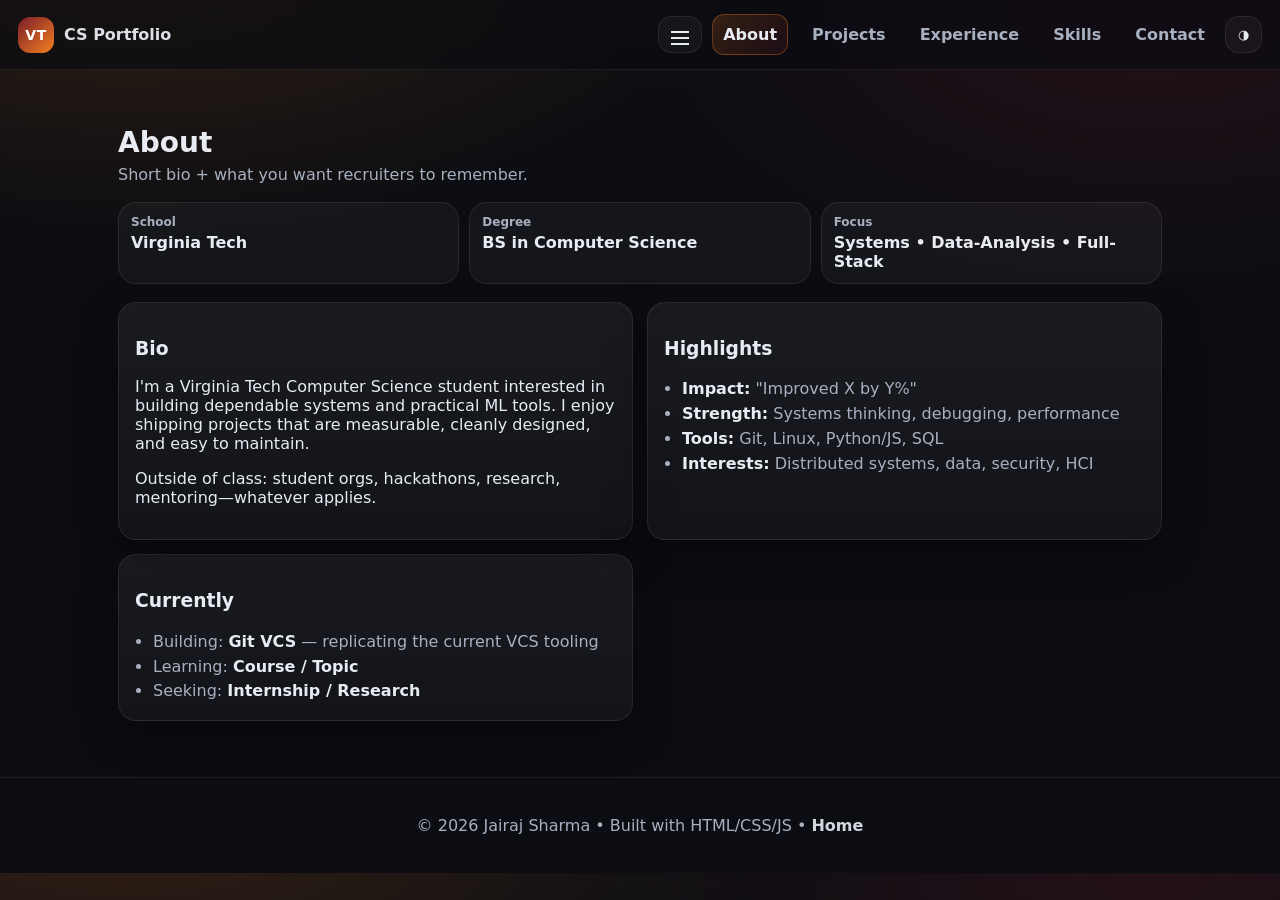
==== about.html @ 88c2f835 "adding barebones personal website" ====
<!doctype html>
<html lang="en">
<head>
  <meta charset="utf-8" />
  <meta name="viewport" content="width=device-width, initial-scale=1" />
  <title>About | Jairaj Sharma</title>
  <meta name="description" content="About Jairaj Sharma — Virginia Tech Computer Science student." />
  <link rel="stylesheet" href="styles.css" />
</head>

<body>
  <div id="scrollProgress" aria-hidden="true"></div>

  <header class="site-header">
    <a class="brand" href="index.html" aria-label="Home">
      <span class="brand-mark" aria-hidden="true">VT</span>
      <span class="brand-text">CS Portfolio</span>
    </a>

    <nav class="nav" aria-label="Primary navigation">
      <button id="menuBtn" class="icon-btn" aria-label="Open menu" aria-expanded="false">
        <span class="hamburger" aria-hidden="true"></span>
      </button>

      <div id="navLinks" class="nav-links" data-open="false">
        <a href="about.html" aria-current="page">About</a>
        <a href="projects.html">Projects</a>
        <a href="experience.html">Experience</a>
        <a href="skills.html">Skills</a>
        <a href="contact.html">Contact</a>
      </div>

      <button id="themeBtn" class="icon-btn" aria-label="Toggle theme" title="Toggle theme">
        <span aria-hidden="true">◑</span>
      </button>
    </nav>
  </header>

  <main id="top">
    <section class="section">
      <div class="section-head">
        <h2>About</h2>
        <p>Short bio + what you want recruiters to remember.</p>
      </div>

      <div class="quick-facts">
        <div class="fact">
          <span class="fact-label">School</span>
          <span class="fact-value">Virginia Tech</span>
        </div>
        <div class="fact">
          <span class="fact-label">Degree</span>
          <span class="fact-value">BS in Computer Science</span>
        </div>
        <div class="fact">
          <span class="fact-label">Focus</span>
          <span class="fact-value">Systems • Data-Analysis • Full-Stack</span>
        </div>
      </div>

      <div class="grid two" style="margin-top:18px;">
        <article class="card">
          <h3>Bio</h3>
          <p>
            I'm a Virginia Tech Computer Science student interested in building dependable systems and practical ML tools.
            I enjoy shipping projects that are measurable, cleanly designed, and easy to maintain.
          </p>
          <p>
            Outside of class: student orgs, hackathons, research, mentoring—whatever applies.
          </p>
        </article>

        <article class="card">
          <h3>Highlights</h3>
          <ul class="list">
            <li><strong>Impact:</strong> "Improved X by Y%"</li>
            <li><strong>Strength:</strong> Systems thinking, debugging, performance</li>
            <li><strong>Tools:</strong> Git, Linux, Python/JS, SQL</li>
            <li><strong>Interests:</strong> Distributed systems, data, security, HCI</li>
          </ul>
        </article>

        <article class="card">
          <h3>Currently</h3>
          <ul class="list">
            <li>Building: <strong>Git VCS</strong> — replicating the current VCS tooling</li>
            <li>Learning: <strong>Course / Topic</strong></li>
            <li>Seeking: <strong>Internship / Research</strong></li>
          </ul>
        </article>
      </div>
    </section>
  </main>

  <footer class="footer">
    <p>
      © <span id="year"></span> Jairaj Sharma • Built with HTML/CSS/JS •
      <a class="link" href="index.html">Home</a>
    </p>
  </footer>

  <script src="script.js"></script>
</body>
</html>
---- styles.css ----
:root{
    --bg: #0b0d12;
    --panel: #111522;
    --panel2: #0f1320;
    --text: #e8ecf2;
    --muted: #a8b0c0;
    --border: rgba(255,255,255,0.08);
    --shadow: 0 14px 40px rgba(0,0,0,0.35);
  
    /* VT-ish accent pair */
    --accent: #7a1d2a;   /* maroon */
    --accent2:#f57f20;   /* orange-ish */
  
    --radius: 18px;
    --max: 1080px;
  }
  
  [data-theme="light"]{
    --bg: #f7f7fb;
    --panel: #ffffff;
    --panel2: #ffffff;
    --text: #10131a;
    --muted: #475064;
    --border: rgba(15,18,26,0.12);
    --shadow: 0 14px 40px rgba(15,18,26,0.12);
  }
  
  *{ box-sizing: border-box; }
  html{ scroll-behavior: smooth; }
  body{
    margin:0;
    font-family: ui-sans-serif, system-ui, -apple-system, Segoe UI, Roboto, Helvetica, Arial;
    background: radial-gradient(1200px 600px at 10% -10%, rgba(245,127,32,0.18), transparent 55%),
                radial-gradient(900px 500px at 90% 0%, rgba(122,29,42,0.22), transparent 60%),
                var(--bg);
    color: var(--text);
  }

  .profile-image img {
    height: 150px;
    border-radius: 10%; /* Makes the image circular */
    margin: 20px 0;
    text-align: center;

  }
  
  #scrollProgress{
    position: fixed;
    top:0; left:0;
    height: 3px;
    width: 0%;
    background: linear-gradient(90deg, var(--accent2), var(--accent));
    z-index: 9999;
  }
  
  /* Header */
  .site-header{
    position: sticky;
    top:0;
    z-index: 1000;
    backdrop-filter: blur(10px);
    background: rgba(10,12,18,0.65);
    border-bottom: 1px solid var(--border);
  }
  [data-theme="light"] .site-header{
    background: rgba(247,247,251,0.7);
  }
  
  .site-header{
    display:flex;
    align-items:center;
    justify-content: space-between;
    padding: 14px 18px;
  }
  
  .brand{
    display:flex;
    align-items:center;
    gap:10px;
    text-decoration:none;
    color: var(--text);
    font-weight: 700;
  }
  .brand-mark{
    width: 36px;
    height: 36px;
    border-radius: 12px;
    display:grid;
    place-items:center;
    background: linear-gradient(135deg, var(--accent), var(--accent2));
    color: white;
    font-size: 14px;
    letter-spacing: .5px;
  }
  .brand-text{ opacity: .95; }
  
  .nav{
    display:flex;
    align-items:center;
    gap: 10px;
  }
  .nav-links{
    display:flex;
    align-items:center;
    gap: 14px;
  }
  .nav-links a{
    color: var(--muted);
    text-decoration:none;
    font-weight: 600;
    padding: 10px 10px;
    border-radius: 12px;
  }
  .nav-links a:hover{
    background: rgba(255,255,255,0.06);
    color: var(--text);
  }
  .nav-links a[aria-current="page"]{
    color: var(--text);
    background: linear-gradient(135deg, rgba(245,127,32,0.18), rgba(122,29,42,0.14));
    border: 1px solid rgba(245,127,32,0.35);
  }
  
  .icon-btn{
    border: 1px solid var(--border);
    background: rgba(255,255,255,0.04);
    color: var(--text);
    padding: 10px 12px;
    border-radius: 14px;
    cursor:pointer;
  }
  .icon-btn:hover{
    transform: translateY(-1px);
  }
  
  
  /* Mobile nav */
  .hamburger{
    display:inline-block;
    width: 18px; height: 2px;
    background: var(--text);
    position: relative;
  }
  .hamburger::before, .hamburger::after{
    content:"";
    position:absolute; left:0;
    width: 18px; height: 2px;
    background: var(--text);
  }
  .hamburger::before{ top:-6px; }
  .hamburger::after{ top: 6px; }
  
  .section{
    max-width: var(--max);
    margin: 0 auto;
    padding: 56px 18px;
  }
  .section-head{
    margin-bottom: 18px;
  }
  .section-head h2{
    margin: 0 0 6px;
    font-size: 28px;
  }
  .section-head p{
    margin: 0;
    color: var(--muted);
  }
  
  .hero{
    display:grid;
    grid-template-columns: 1.3fr 0.7fr;
    gap: 18px;
    padding-top: 44px;
  }
  .hero.hero--simple{
    grid-template-columns: 1fr;
    text-align: center;
    padding-top: 72px;
    padding-bottom: 72px;
    max-width: 780px;
  }
  .hero.hero--simple .cta-row{
    justify-content: center;
  }
  .hero.hero--simple .profile-image{
    display: flex;
    justify-content: center;
  }
  .tag{
    display:inline-flex;
    padding: 8px 12px;
    border: 1px solid var(--border);
    background: rgba(255,255,255,0.04);
    border-radius: 999px;
    color: var(--muted);
    font-weight: 700;
    letter-spacing: .3px;
    margin: 0 0 12px;
  }
  .title{
    margin: 0 0 10px;
    font-size: clamp(30px, 4vw, 48px);
    line-height: 1.05;
  }
  .accent{
    background: linear-gradient(90deg, var(--accent2), var(--accent));
    -webkit-background-clip: text;
    background-clip:text;
    color: transparent;
  }
  .subtitle{
    margin: 0 0 18px;
    color: var(--muted);
    font-size: 16px;
    line-height: 1.5;
    max-width: 62ch;
  }
  
  .cta-row{
    display:flex;
    gap:10px;
    flex-wrap: wrap;
    margin-bottom: 18px;
  }
  
  .btn{
    border: 1px solid var(--border);
    background: rgba(255,255,255,0.04);
    color: var(--text);
    padding: 10px 14px;
    border-radius: 14px;
    text-decoration:none;
    font-weight: 800;
    display:inline-flex;
    align-items:center;
    gap: 8px;
    cursor:pointer;
  }
  .btn:hover{ transform: translateY(-1px); }
  .btn.primary{
    border-color: rgba(245,127,32,0.45);
    background: linear-gradient(135deg, rgba(245,127,32,0.25), rgba(122,29,42,0.20));
  }
  .btn.ghost{
    opacity: .9;
  }
  
  .quick-facts{
    display:grid;
    grid-template-columns: repeat(3, minmax(0,1fr));
    gap: 10px;
  }
  .fact{
    border: 1px solid var(--border);
    background: rgba(255,255,255,0.04);
    border-radius: var(--radius);
    padding: 12px 12px;
  }
  .fact-label{
    display:block;
    color: var(--muted);
    font-weight: 700;
    font-size: 12px;
    margin-bottom: 4px;
  }
  .fact-value{
    font-weight: 800;
  }
  
  .card{
    border: 1px solid var(--border);
    background: linear-gradient(180deg, rgba(255,255,255,0.06), rgba(255,255,255,0.03));
    border-radius: var(--radius);
    padding: 16px;
    box-shadow: var(--shadow);
  }
  
  .hero-card{
    display:flex;
    flex-direction: column;
    gap: 12px;
  }
  .avatar{
    width: 64px; height: 64px;
    border-radius: 22px;
    display:grid;
    place-items:center;
    font-size: 28px;
    background: rgba(255,255,255,0.06);
    border: 1px solid var(--border);
  }
  .card-title{
    margin: 0 0 8px;
    font-size: 18px;
  }
  .list{
    margin: 0;
    padding-left: 18px;
    color: var(--muted);
    line-height: 1.55;
  }
  .list strong{ color: var(--text); }
  
  .grid{
    display:grid;
    gap: 14px;
  }
  .grid.two{ grid-template-columns: repeat(2, minmax(0,1fr)); }
  .grid.three{ grid-template-columns: repeat(3, minmax(0,1fr)); }
  
  .filters{
    display:flex;
    gap: 10px;
    flex-wrap: wrap;
    margin: 16px 0;
  }
  .chip{
    border: 1px solid var(--border);
    background: rgba(255,255,255,0.04);
    color: var(--muted);
    padding: 8px 12px;
    border-radius: 999px;
    cursor:pointer;
    font-weight: 800;
  }
  .chip.is-active{
    color: var(--text);
    border-color: rgba(245,127,32,0.45);
    background: linear-gradient(135deg, rgba(245,127,32,0.22), rgba(122,29,42,0.16));
  }
  
  .project-top{
    display:flex;
    align-items:center;
    justify-content: space-between;
    gap: 10px;
  }
  .pill{
    font-weight: 900;
    font-size: 12px;
    color: var(--text);
    border: 1px solid rgba(245,127,32,0.35);
    background: rgba(245,127,32,0.10);
    padding: 6px 10px;
    border-radius: 999px;
  }
  
  .mini{
    margin: 10px 0 0;
    padding-left: 18px;
    color: var(--muted);
    line-height: 1.5;
  }
  .card-actions{
    display:flex;
    gap: 12px;
    margin-top: 12px;
  }
  .link{
    color: var(--text);
    text-decoration:none;
    font-weight: 900;
    opacity: .9;
  }
  .link:hover{
    text-decoration: underline;
  }
  
  .timeline{
    display:grid;
    gap: 14px;
  }
  .timeline-top{
    display:flex;
    align-items: baseline;
    justify-content: space-between;
    gap: 10px;
  }
  .muted{
    color: var(--muted);
  }
  
  .badges{
    display:flex;
    gap: 8px;
    flex-wrap: wrap;
    margin-top: 10px;
  }
  .badge{
    border: 1px solid var(--border);
    background: rgba(255,255,255,0.04);
    color: var(--text);
    padding: 7px 10px;
    border-radius: 999px;
    font-weight: 800;
    font-size: 13px;
  }
  
  .field{
    display:grid;
    gap: 6px;
    margin-bottom: 12px;
  }
  .field span{
    color: var(--muted);
    font-weight: 800;
    font-size: 13px;
  }
  input, textarea{
    width: 100%;
    border-radius: 14px;
    border: 1px solid var(--border);
    background: rgba(255,255,255,0.03);
    padding: 10px 12px;
    color: var(--text);
    outline: none;
  }
  input:focus, textarea:focus{
    border-color: rgba(245,127,32,0.55);
    box-shadow: 0 0 0 4px rgba(245,127,32,0.12);
  }
  
  .form-row{
    display:flex;
    align-items:center;
    gap: 12px;
  }
  
  .inline-btn{
    border: none;
    background: none;
    color: var(--text);
    font-weight: 900;
    cursor: pointer;
    padding: 0;
  }
  .inline-btn:hover{ text-decoration: underline; }
  
  .toast{
    margin-left: 10px;
    color: var(--accent2);
    font-weight: 900;
  }
  
  .footer{
    border-top: 1px solid var(--border);
    padding: 22px 18px;
    color: var(--muted);
    text-align:center;
  }
  
  /* Responsive */
  @media (max-width: 860px){
    .hero{ grid-template-columns: 1fr; }
    .grid.two{ grid-template-columns: 1fr; }
    .grid.three{ grid-template-columns: 1fr; }
    .quick-facts{ grid-template-columns: 1fr; }
  
    .nav-links{
      position: absolute;
      top: 62px;
      right: 14px;
      flex-direction: column;
      align-items: stretch;
      width: 190px;
      padding: 10px;
      border-radius: 16px;
      border: 1px solid var(--border);
      background: rgba(10,12,18,0.92);
      box-shadow: var(--shadow);
      display: none;
    }
    [data-theme="light"] .nav-links{
      background: rgba(247,247,251,0.95);
    }
    .nav-links[data-open="true"]{ display:flex; }
  }
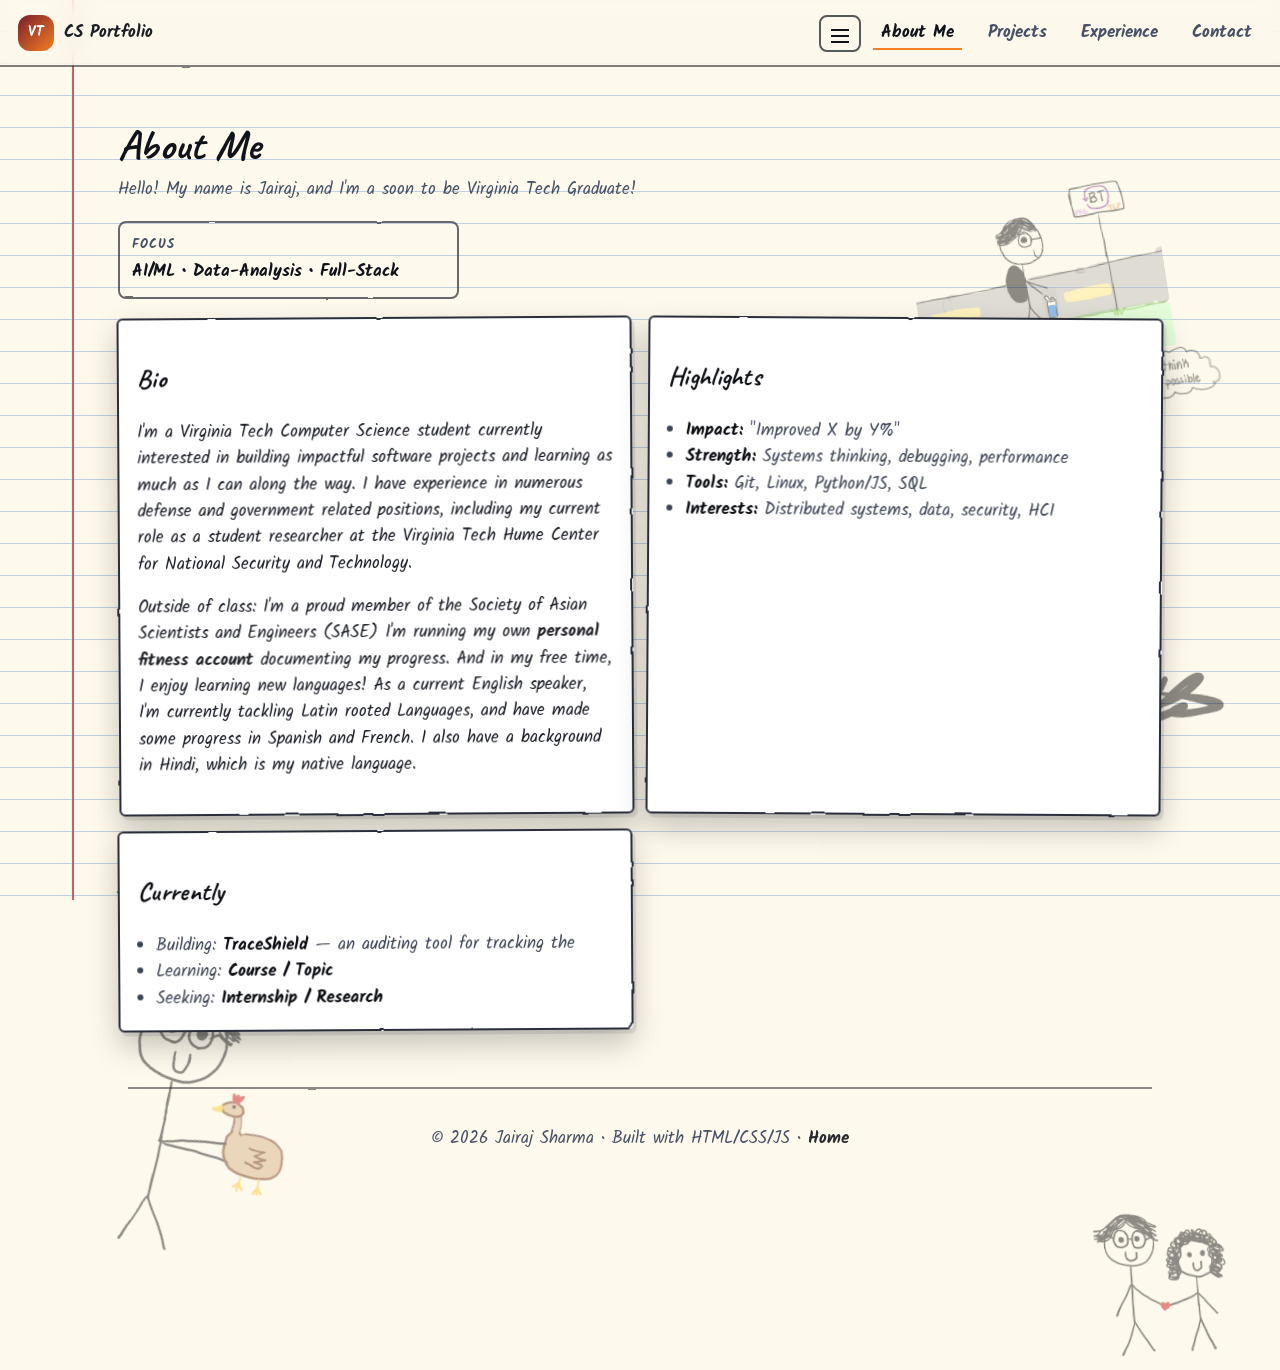
==== commit ccb0946d: "added animation effects, changed the theme to pencil sketch, included artistry" ====
--- a/about.html
+++ b/about.html
@@ -3,12 +3,23 @@
 <head>
   <meta charset="utf-8" />
   <meta name="viewport" content="width=device-width, initial-scale=1" />
-  <title>About | Jairaj Sharma</title>
+  <title> About Me | Jairaj Sharma</title>
   <meta name="description" content="About Jairaj Sharma — Virginia Tech Computer Science student." />
-  <link rel="stylesheet" href="styles.css" />
+  <link rel="stylesheet" href="css/styles.css" />
 </head>
 
 <body>
+  <svg class="sketch-defs" width="0" height="0" aria-hidden="true" focusable="false" style="position:absolute;width:0;height:0;overflow:hidden">
+    <filter id="sketch">
+      <feTurbulence type="fractalNoise" baseFrequency="0.025" numOctaves="3" seed="3" stitchTiles="stitch"/>
+      <feDisplacementMap in="SourceGraphic" scale="2.4"/>
+    </filter>
+    <filter id="sketch-soft">
+      <feTurbulence type="fractalNoise" baseFrequency="0.02" numOctaves="2" seed="7" stitchTiles="stitch"/>
+      <feDisplacementMap in="SourceGraphic" scale="1.5"/>
+    </filter>
+  </svg>
+
   <div id="scrollProgress" aria-hidden="true"></div>
 
   <header class="site-header">
@@ -23,38 +34,26 @@
       </button>
 
       <div id="navLinks" class="nav-links" data-open="false">
-        <a href="about.html" aria-current="page">About</a>
+        <a href="about.html" aria-current="page">About Me</a>
         <a href="projects.html">Projects</a>
         <a href="experience.html">Experience</a>
-        <a href="skills.html">Skills</a>
         <a href="contact.html">Contact</a>
       </div>
 
-      <button id="themeBtn" class="icon-btn" aria-label="Toggle theme" title="Toggle theme">
-        <span aria-hidden="true">◑</span>
-      </button>
     </nav>
   </header>
 
   <main id="top">
     <section class="section">
       <div class="section-head">
-        <h2>About</h2>
-        <p>Short bio + what you want recruiters to remember.</p>
+        <h2>About Me</h2>
+        <p>Hello! My name is Jairaj, and I'm a soon to be Virginia Tech Graduate! </p>
       </div>
 
       <div class="quick-facts">
         <div class="fact">
-          <span class="fact-label">School</span>
-          <span class="fact-value">Virginia Tech</span>
-        </div>
-        <div class="fact">
-          <span class="fact-label">Degree</span>
-          <span class="fact-value">BS in Computer Science</span>
-        </div>
-        <div class="fact">
           <span class="fact-label">Focus</span>
-          <span class="fact-value">Systems • Data-Analysis • Full-Stack</span>
+          <span class="fact-value">AI/ML • Data-Analysis • Full-Stack</span>
         </div>
       </div>
 
@@ -62,11 +61,13 @@
         <article class="card">
           <h3>Bio</h3>
           <p>
-            I'm a Virginia Tech Computer Science student interested in building dependable systems and practical ML tools.
-            I enjoy shipping projects that are measurable, cleanly designed, and easy to maintain.
+            I'm a Virginia Tech Computer Science student currently interested in building impactful software projects and learning as much as I
+            can along the way. I have experience in numerous defense and government related positions, including my current role as a student researcher at the Virginia Tech Hume Center for National Security and Technology.
           </p>
           <p>
-            Outside of class: student orgs, hackathons, research, mentoring—whatever applies.
+            Outside of class: I'm a proud member of the Society of Asian Scientists and Engineers (SASE)
+            I'm running my own <a class="link" href="https://www.instagram.com/gymrajj/" target="_blank" rel="noreferrer">personal fitness account</a> documenting my progress.
+            And in my free time, I enjoy learning new languages! As a current English speaker, I'm currently tackling Latin rooted Languages, and have made some progress in Spanish and French. I also have a background in Hindi, which is my native language.
           </p>
         </article>
 
@@ -83,7 +84,7 @@
         <article class="card">
           <h3>Currently</h3>
           <ul class="list">
-            <li>Building: <strong>Git VCS</strong> — replicating the current VCS tooling</li>
+            <li>Building: <strong>TraceShield</strong> — an auditing tool for tracking the </li>
             <li>Learning: <strong>Course / Topic</strong></li>
             <li>Seeking: <strong>Internship / Research</strong></li>
           </ul>
@@ -99,6 +100,6 @@
     </p>
   </footer>
 
-  <script src="script.js"></script>
+  <script src="js/script.js"></script>
 </body>
 </html>
--- a/css/styles.css
+++ b/css/styles.css
@@ -0,0 +1,1154 @@
+@import url("https://fonts.googleapis.com/css2?family=Caveat:wght@500;600;700&family=Kalam:wght@400;700&display=swap");
+
+:root{
+    /* Notebook-paper palette — cream page, dark ink. Single theme (no toggle). */
+    --bg: #fdf9ec;
+    --panel: #ffffff;
+    --panel2: #ffffff;
+    --text: #10131a;
+    --muted: #475064;
+    --border: rgba(15,18,26,0.12);
+    --shadow: 0 14px 40px rgba(15,18,26,0.12);
+
+    /* VT-ish accent pair */
+    --accent: #7a1d2a;   /* maroon */
+    --accent2:#f57f20;   /* orange-ish */
+
+    /* Pencil / ink used by sketchy borders */
+    --pencil: #2a2e3a;        /* dark graphite, used on white card faces */
+    --ink: #1a1d26;           /* ink color for borders/rules on cream paper */
+    --ink-soft: rgba(26,29,38,0.75);
+
+    --radius: 8px;
+    --max: 1080px;
+
+    --font-body: "Kalam", "Patrick Hand", "Comic Sans MS", cursive;
+    --font-hand: "Caveat", "Kalam", cursive;
+  }
+  
+  *{ box-sizing: border-box; }
+  html{
+    scroll-behavior: smooth;
+    overscroll-behavior-y: auto;
+    -webkit-overflow-scrolling: touch;
+  }
+
+  /* ===== Handwritten type + pencil-sketch borders =====
+     Headings use Caveat (flowy). Body, labels, and buttons use Kalam (tidy).
+     Borders come from ::before pseudo-elements passed through an SVG
+     feTurbulence/feDisplacementMap filter declared in each page (#sketch and
+     #sketch-soft) so straight edges wobble like a pencil stroke.
+  */
+  h1, h2, h3, h4, h5,
+  .title, .section-head h2,
+  .card h1, .card h2, .card h3, .card h4, .card h5,
+  .tl-card h3{
+    font-family: var(--font-hand);
+    font-weight: 700;
+    letter-spacing: 0.3px;
+    line-height: 1.15;
+  }
+  .section-head h2{ font-size: 42px; }
+  .section-head p{ font-size: 17px; }
+  .card h3{ font-size: 26px; }
+
+  .tl-group-title, .group-title,
+  .btn, .chip, .badge, .pill, .fact-label, .fact-value,
+  .tag, .nav-links a, .brand-text,
+  input, textarea, .inline-btn{
+    font-family: var(--font-body);
+  }
+
+  /* Sketchy pencil border shared across bordered UI. Each host element gets
+     position:relative and transparent/no border, then ::before paints a
+     filter-distorted outline on top. */
+  .sketch-border{ position: relative; }
+  .sketch-border::before{
+    content: "";
+    position: absolute;
+    inset: 0;
+    border: 2px solid currentColor;
+    border-radius: inherit;
+    filter: url(#sketch);
+    pointer-events: none;
+  }
+  body{
+    margin:0;
+    min-height: 100vh;
+    position: relative;   /* positioning context for scattered .doodle sketches */
+    font-family: var(--font-body);
+    font-size: 17px;
+    line-height: 1.55;
+    /* Cream notebook paper — blue ruled lines (parallaxed via --notebook-y on
+       scroll) and a red margin line ~72px from the left. */
+    background:
+      linear-gradient(
+        to bottom,
+        transparent 0,
+        transparent 31px,
+        rgba(70,120,200,0.32) 31px,
+        rgba(70,120,200,0.32) 32px
+      ),
+      linear-gradient(
+        to right,
+        transparent 72px,
+        rgba(184,29,42,0.70) 72px,
+        rgba(184,29,42,0.70) 74px,
+        transparent 74px
+      ),
+      var(--bg);
+    background-position: 0 var(--notebook-y, 0px), 0 0, 0 0;
+    background-size: 100% 32px, auto auto, auto auto;
+    background-repeat: repeat, no-repeat, no-repeat;
+    background-attachment: fixed;
+    color: var(--text);
+    overscroll-behavior-y: auto;
+  }
+  @media (max-width: 640px){
+    body{
+      /* Pull the red margin closer to the edge on narrow viewports */
+      background:
+        linear-gradient(
+          to bottom,
+          transparent 0,
+          transparent 31px,
+          rgba(70,120,200,0.32) 31px,
+          rgba(70,120,200,0.32) 32px
+        ),
+        linear-gradient(
+          to right,
+          transparent 40px,
+          rgba(184,29,42,0.70) 40px,
+          rgba(184,29,42,0.70) 42px,
+          transparent 42px
+        ),
+        var(--bg);
+      background-position: 0 var(--notebook-y, 0px), 0 0, 0 0;
+      background-size: 100% 32px, auto auto, auto auto;
+      background-repeat: repeat, no-repeat, no-repeat;
+      background-attachment: fixed;
+    }
+  }
+
+  /* Row that holds the framed photo + the waving stick-figure sketch. */
+  .profile-row{
+    display: inline-flex;
+    align-items: center;
+    gap: 18px;
+    margin: 20px auto;
+    line-height: 0;
+  }
+  .profile-sketch{
+    display: block;
+    height: 150px;         /* match the framed photo's height */
+    width: auto;
+    /* Fade in once the PNG has decoded so it doesn't pop in late and out of
+       sync with the photo or the writing animation. */
+    opacity: 0;
+    transition: opacity 1100ms cubic-bezier(.35,.65,.35,1);
+  }
+  .profile-sketch.is-loaded{ opacity: 1; }
+  @media (max-width: 640px){
+    .profile-row{ flex-wrap: wrap; justify-content: center; gap: 12px; }
+    .profile-sketch{ height: 120px; }
+  }
+
+  .profile-image {
+    position: relative;
+    display: inline-block;
+    width: fit-content;
+    line-height: 0;        /* kill the extra baseline gap under <img> */
+    padding: 8px;          /* equal breathing room inside the frame on all sides */
+  }
+  .profile-image img {
+    display: block;
+    height: 150px;
+    width: auto;
+    border-radius: 4px;
+    position: relative;
+    z-index: 0;
+    /* Start hidden and fade in to match the pen-reveal on adjacent text.
+       JS adds .is-loaded once the image is actually decoded so we never
+       pop the image in mid-animation; matches pe-write's ease/duration. */
+    opacity: 0;
+    transition: opacity 1100ms cubic-bezier(.35,.65,.35,1);
+  }
+  .profile-image img.is-loaded{ opacity: 1; }
+  .profile-image::after {
+    content: "";
+    position: absolute;
+    inset: 0;              /* frame sits on the padding box -> even 8px gap all around */
+    border: 2.5px solid var(--ink);
+    border-radius: 6px;
+    filter: url(#sketch);
+    pointer-events: none;
+  }
+  
+  #scrollProgress{
+    position: fixed;
+    top:0; left:0;
+    height: 3px;
+    width: 0%;
+    background: linear-gradient(90deg, var(--accent2), var(--accent));
+    z-index: 9999;
+  }
+  
+  /* Header */
+  .site-header{
+    position: sticky;
+    top:0;
+    z-index: 1000;
+    backdrop-filter: blur(10px);
+    background: rgba(253,249,236,0.72);
+    border-bottom: none;
+  }
+  .site-header::after{
+    content: "";
+    position: absolute;
+    left: 0;
+    right: 0;
+    bottom: -1px;
+    height: 2px;
+    background: var(--ink);
+    filter: url(#sketch-soft);
+    pointer-events: none;
+    opacity: 0.55;
+  }
+  .site-header{
+    display:flex;
+    align-items:center;
+    justify-content: space-between;
+    padding: 14px 18px;
+  }
+  
+  .brand{
+    display:flex;
+    align-items:center;
+    gap:10px;
+    text-decoration:none;
+    color: var(--text);
+    font-weight: 700;
+  }
+  .brand-mark{
+    width: 36px;
+    height: 36px;
+    border-radius: 12px;
+    display:grid;
+    place-items:center;
+    background: linear-gradient(135deg, var(--accent), var(--accent2));
+    color: white;
+    font-size: 14px;
+    letter-spacing: .5px;
+  }
+  .brand-text{ opacity: .95; }
+  
+  .nav{
+    display:flex;
+    align-items:center;
+    gap: 10px;
+  }
+  .nav-links{
+    display:flex;
+    align-items:center;
+    gap: 14px;
+  }
+  .nav-links a{
+    color: var(--muted);
+    text-decoration:none;
+    font-weight: 700;
+    padding: 6px 10px;
+    border-radius: 6px;
+    position: relative;
+  }
+  .nav-links a:hover{
+    color: var(--text);
+  }
+  .nav-links a[aria-current="page"]{
+    color: var(--text);
+  }
+  .nav-links a[aria-current="page"]::before{
+    content: "";
+    position: absolute;
+    left: 2px;
+    right: 2px;
+    bottom: 2px;
+    height: 2px;
+    background: var(--accent2);
+    filter: url(#sketch-soft);
+    pointer-events: none;
+  }
+  
+  .icon-btn{
+    position: relative;
+    border: none;
+    background: transparent;
+    color: var(--text);
+    padding: 8px 12px;
+    border-radius: 8px;
+    cursor: pointer;
+    font-family: var(--font-body);
+    font-weight: 700;
+  }
+  .icon-btn::before{
+    content: "";
+    position: absolute;
+    inset: 0;
+    border: 2px solid currentColor;
+    border-radius: inherit;
+    filter: url(#sketch-soft);
+    pointer-events: none;
+    opacity: 0.7;
+  }
+  .icon-btn:hover{ transform: translateY(-1px); }
+  
+  
+  /* Mobile nav */
+  .hamburger{
+    display:inline-block;
+    width: 18px; height: 2px;
+    background: var(--text);
+    position: relative;
+  }
+  .hamburger::before, .hamburger::after{
+    content:"";
+    position:absolute; left:0;
+    width: 18px; height: 2px;
+    background: var(--text);
+  }
+  .hamburger::before{ top:-6px; }
+  .hamburger::after{ top: 6px; }
+  
+  .section{
+    max-width: var(--max);
+    margin: 0 auto;
+    padding: 56px 18px;
+  }
+  .section-head{
+    margin-bottom: 18px;
+  }
+  .section-head h2{
+    margin: 0 0 6px;
+    font-size: 42px;
+  }
+  .section-head p{
+    margin: 0;
+    color: var(--muted);
+    font-size: 17px;
+  }
+  
+  .hero{
+    display:grid;
+    grid-template-columns: 1.3fr 0.7fr;
+    gap: 18px;
+    padding-top: 44px;
+  }
+  .hero.hero--simple{
+    grid-template-columns: 1fr;
+    text-align: center;
+    padding-top: 72px;
+    padding-bottom: 72px;
+    max-width: 780px;
+  }
+  .hero.hero--simple .cta-row{
+    justify-content: center;
+  }
+  .hero.hero--simple .profile-image{
+    display: inline-block; /* centered by the hero's text-align: center */
+  }
+  .tag{
+    position: relative;
+    display: inline-flex;
+    padding: 6px 14px;
+    border: none;
+    background: transparent;
+    border-radius: 999px;
+    color: var(--text);
+    font-weight: 700;
+    letter-spacing: .3px;
+    margin: 0 0 14px;
+  }
+  .tag::before{
+    content: "";
+    position: absolute;
+    inset: 0;
+    border: 2px solid currentColor;
+    border-radius: inherit;
+    filter: url(#sketch-soft);
+    pointer-events: none;
+    opacity: 0.75;
+  }
+  .title{
+    margin: 0 0 10px;
+    font-size: clamp(44px, 6vw, 72px);
+    line-height: 1.02;
+  }
+  .accent{
+    background: linear-gradient(90deg, var(--accent2), var(--accent));
+    -webkit-background-clip: text;
+    background-clip:text;
+    color: transparent;
+  }
+  .subtitle{
+    margin: 0 0 18px;
+    color: var(--muted);
+    font-size: 16px;
+    line-height: 1.5;
+    max-width: 62ch;
+  }
+  
+  .cta-row{
+    display:flex;
+    gap:10px;
+    flex-wrap: wrap;
+    margin-bottom: 18px;
+  }
+  
+  .btn{
+    position: relative;
+    border: none;
+    background: transparent;
+    color: var(--text);
+    padding: 10px 18px;
+    border-radius: 8px;
+    text-decoration:none;
+    font-weight: 700;
+    font-size: 16px;
+    display:inline-flex;
+    align-items:center;
+    gap: 8px;
+    cursor:pointer;
+  }
+  .btn::before{
+    content: "";
+    position: absolute;
+    inset: 0;
+    border: 2px solid currentColor;
+    border-radius: inherit;
+    filter: url(#sketch-soft);
+    pointer-events: none;
+  }
+  .btn:hover{ transform: translateY(-1px); }
+  .btn.primary{
+    color: var(--accent2);
+  }
+  .btn.primary::before{
+    border-width: 2.5px;
+  }
+  .btn.ghost{
+    opacity: .8;
+  }
+
+  .quick-facts{
+    display:grid;
+    grid-template-columns: repeat(3, minmax(0,1fr));
+    gap: 10px;
+  }
+  .fact{
+    position: relative;
+    border: none;
+    background: transparent;
+    border-radius: 8px;
+    padding: 14px;
+  }
+  .fact::before{
+    content: "";
+    position: absolute;
+    inset: 0;
+    border: 2px solid var(--ink);
+    border-radius: inherit;
+    filter: url(#sketch);
+    pointer-events: none;
+    opacity: 0.65;
+  }
+  .fact-label{
+    display:block;
+    color: var(--muted);
+    font-weight: 700;
+    font-size: 13px;
+    margin-bottom: 4px;
+    text-transform: uppercase;
+    letter-spacing: 1px;
+  }
+  .fact-value{
+    font-weight: 700;
+    font-size: 17px;
+  }
+
+  .card{
+    position: relative;
+    border: none;
+    background: #ffffff;
+    color: #1a1d26;
+    border-radius: 6px;
+    padding: 20px;
+    box-shadow:
+      3px 4px 0 rgba(26,29,38,0.10),
+      0 14px 30px rgba(0,0,0,0.22);
+  }
+  .card::before{
+    content: "";
+    position: absolute;
+    inset: 0;
+    border: 2px solid var(--pencil);
+    border-radius: inherit;
+    filter: url(#sketch);
+    pointer-events: none;
+  }
+  /* Pinned-note feel: alternate a tiny rotation so stacked cards don't line up. */
+  .grid > .card:nth-child(odd){ transform: rotate(-0.35deg); }
+  .grid > .card:nth-child(even){ transform: rotate(0.35deg); }
+  .tl-item:nth-child(odd) .tl-card{ transform: rotate(-0.3deg); }
+  .tl-item:nth-child(even) .tl-card{ transform: rotate(0.25deg); }
+  /* Keep card contents readable against the opaque white bg regardless of theme */
+  .card h1,
+  .card h2,
+  .card h3,
+  .card h4,
+  .card h5{ color: #0b0d12; }
+  .card p{ color: #1a1d26; }
+  .card strong{ color: #0b0d12; }
+  .card .list{ color: #3d4455; }
+  .card .list strong{ color: #0b0d12; }
+  .card .mini{ color: #3d4455; }
+  .card .mini strong{ color: #0b0d12; }
+  .card .muted{ color: #5a6170; }
+  .card .link{ color: #0b0d12; }
+  .card .link:hover{ color: var(--accent); }
+  .card .badge{
+    color: #1a1d26;
+  }
+  .card .badge::before{
+    border-color: var(--pencil);
+  }
+  .card .inline-btn{ color: #0b0d12; }
+  .card .toast{ color: var(--accent); }
+  .card .field span{ color: #5a6170; }
+  .card input,
+  .card textarea{
+    background: #ffffff;
+    border: 2px solid var(--pencil);
+    color: #1a1d26;
+  }
+  .card input:focus,
+  .card textarea:focus{
+    outline: none;
+    border-color: var(--accent2);
+    box-shadow: 2px 2px 0 rgba(245,127,32,0.2);
+  }
+  
+  .hero-card{
+    display:flex;
+    flex-direction: column;
+    gap: 12px;
+  }
+  .avatar{
+    width: 64px; height: 64px;
+    border-radius: 22px;
+    display:grid;
+    place-items:center;
+    font-size: 28px;
+    background: rgba(255,255,255,0.06);
+    border: 1px solid var(--border);
+  }
+  .card-title{
+    margin: 0 0 8px;
+    font-size: 18px;
+  }
+  .list{
+    margin: 0;
+    padding-left: 18px;
+    color: var(--muted);
+    line-height: 1.55;
+  }
+  .list strong{ color: var(--text); }
+  
+  .grid{
+    display:grid;
+    gap: 14px;
+  }
+  .grid.two{ grid-template-columns: repeat(2, minmax(0,1fr)); }
+  .grid.three{ grid-template-columns: repeat(3, minmax(0,1fr)); }
+  
+  .filters{
+    display:flex;
+    gap: 10px;
+    flex-wrap: wrap;
+    margin: 16px 0;
+  }
+  .chip{
+    position: relative;
+    border: none;
+    background: transparent;
+    color: var(--muted);
+    padding: 6px 16px;
+    border-radius: 999px;
+    cursor: pointer;
+    font-weight: 700;
+    font-size: 15px;
+  }
+  .chip::before{
+    content: "";
+    position: absolute;
+    inset: 0;
+    border: 2px solid currentColor;
+    border-radius: inherit;
+    filter: url(#sketch-soft);
+    pointer-events: none;
+    opacity: 0.7;
+  }
+  .chip.is-active{
+    color: var(--accent2);
+  }
+  .chip.is-active::before{
+    opacity: 1;
+    border-width: 2.5px;
+  }
+  
+  .project-top{
+    display:flex;
+    align-items:center;
+    justify-content: space-between;
+    gap: 10px;
+  }
+  .pill{
+    position: relative;
+    font-weight: 700;
+    font-size: 14px;
+    color: var(--accent2);
+    background: transparent;
+    border: none;
+    padding: 4px 12px;
+    border-radius: 999px;
+  }
+  .pill::before{
+    content: "";
+    position: absolute;
+    inset: 0;
+    border: 2px solid currentColor;
+    border-radius: inherit;
+    filter: url(#sketch-soft);
+    pointer-events: none;
+  }
+  
+  .mini{
+    margin: 10px 0 0;
+    padding-left: 18px;
+    color: var(--muted);
+    line-height: 1.5;
+  }
+  .card-actions{
+    display:flex;
+    gap: 12px;
+    margin-top: 12px;
+  }
+  .link{
+    color: var(--text);
+    text-decoration:none;
+    font-weight: 900;
+    opacity: .9;
+  }
+  .link:hover{
+    text-decoration: underline;
+  }
+  
+  .timeline{
+    display:grid;
+    gap: 14px;
+  }
+  .timeline-top{
+    display:flex;
+    align-items: baseline;
+    justify-content: space-between;
+    gap: 10px;
+  }
+
+  /* ===== Unified timeline (experience / education / skills) ===== */
+  .tl{
+    position: relative;
+    margin-top: 8px;
+  }
+  /* Continuous vertical rail; sits behind the dots */
+  .tl::before{
+    content: "";
+    position: absolute;
+    top: 0;
+    bottom: 0;
+    left: 172px;              /* 140 date col + 18 gap + 14 (half of 28 marker col) */
+    width: 2px;
+    margin-left: -1px;
+    background: linear-gradient(
+      to bottom,
+      transparent 0,
+      rgba(245,127,32,0.55) 6%,
+      rgba(122,29,42,0.45) 94%,
+      transparent 100%
+    );
+    pointer-events: none;
+  }
+  .tl-group-title,
+  .group-title{
+    font-size: 12px;
+    letter-spacing: 2px;
+    text-transform: uppercase;
+    font-weight: 900;
+    color: var(--text);
+    margin: 30px 0 14px;
+  }
+  .tl-group-title{
+    padding-left: 206px;       /* aligns with card column inside .tl */
+  }
+  .tl-group-title:first-child{ margin-top: 4px; }
+
+  .tl-item{
+    display: grid;
+    grid-template-columns: 140px 28px 1fr;
+    gap: 18px;
+    align-items: start;
+    position: relative;
+    padding-bottom: 22px;
+  }
+  .tl-item:last-child{ padding-bottom: 4px; }
+  .tl-date{
+    color: var(--muted);
+    font-weight: 800;
+    font-size: 13px;
+    text-align: right;
+    padding-top: 16px;
+    line-height: 1.4;
+  }
+  .tl-marker{
+    position: relative;
+    align-self: stretch;
+    min-height: 40px;
+  }
+  .tl-dot{
+    position: absolute;
+    left: 50%;
+    top: 18px;
+    width: 16px;
+    height: 16px;
+    margin-left: -8px;
+    border-radius: 50%;
+    background: var(--accent2);
+    box-shadow:
+      0 0 0 3px rgba(245,127,32,0.15),
+      0 6px 18px rgba(122,29,42,0.25);
+    filter: url(#sketch-soft);
+    z-index: 1;
+  }
+  .tl-card{ margin: 0; }
+  .tl-card h3{ margin-top: 0; margin-bottom: 6px; }
+  .tl-sub{
+    color: #5a6170;
+    font-weight: 700;
+    margin: 0 0 10px;
+    font-size: 14px;
+  }
+  .tl-card .list,
+  .tl-card p:last-child{ margin-bottom: 0; }
+
+  @media (max-width: 780px){
+    .tl::before{ left: 16px; }
+    .tl-group-title{ padding-left: 40px; margin-top: 24px; }
+    .group-title{ margin-top: 24px; }
+    .tl-item{
+      grid-template-columns: 32px 1fr;
+      grid-template-rows: auto auto;
+      gap: 4px 14px;
+      padding-bottom: 20px;
+    }
+    .tl-marker{ grid-column: 1; grid-row: 1 / span 2; min-height: 0; }
+    .tl-date{
+      grid-column: 2;
+      grid-row: 1;
+      text-align: left;
+      padding-top: 2px;
+    }
+    .tl-card{ grid-column: 2; grid-row: 2; }
+    .tl-dot{ left: 16px; top: 4px; }
+  }
+  .muted{
+    color: var(--muted);
+  }
+  
+  .badges{
+    display:flex;
+    gap: 8px;
+    flex-wrap: wrap;
+    margin-top: 10px;
+  }
+  .badge{
+    position: relative;
+    border: none;
+    background: transparent;
+    color: var(--text);
+    padding: 4px 12px;
+    border-radius: 6px;
+    font-weight: 700;
+    font-size: 15px;
+  }
+  .badge::before{
+    content: "";
+    position: absolute;
+    inset: 0;
+    border: 1.75px solid currentColor;
+    border-radius: inherit;
+    filter: url(#sketch-soft);
+    pointer-events: none;
+    opacity: 0.8;
+  }
+  
+  .field{
+    display:grid;
+    gap: 6px;
+    margin-bottom: 12px;
+  }
+  .field span{
+    color: var(--muted);
+    font-weight: 800;
+    font-size: 13px;
+  }
+  input, textarea{
+    width: 100%;
+    border-radius: 6px;
+    border: 2px solid var(--ink-soft);
+    background: rgba(255,255,255,0.03);
+    padding: 10px 14px;
+    color: var(--text);
+    font-family: var(--font-body);
+    font-size: 16px;
+    outline: none;
+  }
+  input:focus, textarea:focus{
+    border-color: rgba(245,127,32,0.55);
+    box-shadow: 0 0 0 4px rgba(245,127,32,0.12);
+  }
+  
+  .form-row{
+    display:flex;
+    align-items:center;
+    gap: 12px;
+  }
+  
+  .inline-btn{
+    border: none;
+    background: none;
+    color: var(--text);
+    font-weight: 900;
+    cursor: pointer;
+    padding: 0;
+  }
+  .inline-btn:hover{ text-decoration: underline; }
+  
+  .toast{
+    margin-left: 10px;
+    color: var(--accent2);
+    font-weight: 900;
+  }
+  
+  .footer{
+    position: relative;
+    border-top: none;
+    padding: 22px 18px;
+    color: var(--muted);
+    text-align:center;
+  }
+  .footer::before{
+    content: "";
+    position: absolute;
+    top: 0;
+    left: 10%;
+    right: 10%;
+    height: 2px;
+    background: var(--ink);
+    filter: url(#sketch-soft);
+    pointer-events: none;
+    opacity: 0.5;
+  }
+  
+  /* About split (bio on left, photo on right) */
+  .about-split{
+    display: grid;
+    grid-template-columns: 1.4fr 1fr;
+    gap: 18px;
+    align-items: stretch;
+    margin-bottom: 14px;
+  }
+  .about-photo{
+    margin: 0;
+    border-radius: var(--radius);
+    overflow: hidden;
+    border: 1px solid var(--border);
+    box-shadow: var(--shadow);
+    background: rgba(255,255,255,0.03);
+    min-height: 320px;
+  }
+  .about-photo img{
+    display: block;
+    width: 100%;
+    height: 100%;
+    object-fit: cover;
+  }
+
+  /* Responsive */
+  @media (max-width: 860px){
+    .hero{ grid-template-columns: 1fr; }
+    .grid.two{ grid-template-columns: 1fr; }
+    .grid.three{ grid-template-columns: 1fr; }
+    .quick-facts{ grid-template-columns: 1fr; }
+    .about-split{ grid-template-columns: 1fr; }
+    .about-photo{ min-height: 0; }
+    .about-photo img{ aspect-ratio: 4 / 5; height: auto; }
+  
+    .nav-links{
+      position: absolute;
+      top: 62px;
+      right: 14px;
+      flex-direction: column;
+      align-items: stretch;
+      width: 200px;
+      padding: 10px;
+      border-radius: 6px;
+      border: 2px solid var(--ink);
+      background: rgba(253,249,236,0.96);
+      box-shadow: 3px 4px 0 rgba(26,29,38,0.18);
+      display: none;
+    }
+    .nav-links[data-open="true"]{ display:flex; }
+  }
+
+  /* ============================================================
+     Page transitions: enter on load, exit on internal nav click.
+     Uses the `translate` property (not `transform`) so card rotations
+     from `transform: rotate(...)` are preserved — browsers compose the
+     two independently. Stagger is done via nth-child delays.
+     ============================================================ */
+  :root{
+    --pe-enter-dur: 500ms;
+    --pe-exit-dur: 260ms;
+    --pe-ease: cubic-bezier(.25,.7,.25,1);
+    --pe-ease-out: cubic-bezier(.4,0,.6,1);
+  }
+
+  @keyframes pe-enter{
+    from{ opacity: 0; translate: 0 28px; }
+    to  { opacity: 1; translate: 0 0; }
+  }
+  @keyframes pe-leave{
+    from{ opacity: 1; translate: 0 0; }
+    to  { opacity: 0; translate: 0 -28px; }
+  }
+
+  /* Enter — runs automatically on every page load */
+  main > section > *,
+  .hero-content > *,
+  .grid > *,
+  .tl-item,
+  .filters,
+  .quick-facts,
+  .tl-group-title,
+  .group-title{
+    animation: pe-enter var(--pe-enter-dur) var(--pe-ease) both;
+  }
+
+  /* Top-level section children stagger */
+  main > section > *:nth-child(1){ animation-delay: 0ms; }
+  main > section > *:nth-child(2){ animation-delay: 60ms; }
+  main > section > *:nth-child(3){ animation-delay: 120ms; }
+  main > section > *:nth-child(4){ animation-delay: 180ms; }
+  main > section > *:nth-child(5){ animation-delay: 240ms; }
+  main > section > *:nth-child(6){ animation-delay: 300ms; }
+
+  /* Stagger inside the hero (tag → title → ctas) */
+  .hero-content > *:nth-child(1){ animation-delay: 40ms; }
+  .hero-content > *:nth-child(2){ animation-delay: 120ms; }
+  .hero-content > *:nth-child(3){ animation-delay: 200ms; }
+  .hero-content > *:nth-child(4){ animation-delay: 280ms; }
+
+  /* Grid cards stagger after their parent's entry */
+  .grid > *:nth-child(1){ animation-delay: 160ms; }
+  .grid > *:nth-child(2){ animation-delay: 220ms; }
+  .grid > *:nth-child(3){ animation-delay: 280ms; }
+  .grid > *:nth-child(4){ animation-delay: 340ms; }
+  .grid > *:nth-child(5){ animation-delay: 400ms; }
+
+  /* Timeline items stagger */
+  .tl-item:nth-child(1){ animation-delay: 120ms; }
+  .tl-item:nth-child(2){ animation-delay: 180ms; }
+  .tl-item:nth-child(3){ animation-delay: 240ms; }
+  .tl-item:nth-child(4){ animation-delay: 300ms; }
+  .tl-item:nth-child(5){ animation-delay: 360ms; }
+  .tl-item:nth-child(6){ animation-delay: 420ms; }
+  .tl-item:nth-child(7){ animation-delay: 480ms; }
+
+  /* Exit — JS adds .is-leaving on <body> before navigating away */
+  body.is-leaving main > section > *,
+  body.is-leaving .hero-content > *,
+  body.is-leaving .grid > *,
+  body.is-leaving .tl-item,
+  body.is-leaving .filters,
+  body.is-leaving .quick-facts,
+  body.is-leaving .tl-group-title,
+  body.is-leaving .group-title{
+    animation: pe-leave var(--pe-exit-dur) var(--pe-ease-out) both;
+  }
+
+  /* Exits are quicker than enters — shorter stagger top-to-bottom */
+  body.is-leaving main > section > *:nth-child(1){ animation-delay: 0ms; }
+  body.is-leaving main > section > *:nth-child(2){ animation-delay: 30ms; }
+  body.is-leaving main > section > *:nth-child(3){ animation-delay: 60ms; }
+  body.is-leaving main > section > *:nth-child(4){ animation-delay: 90ms; }
+  body.is-leaving main > section > *:nth-child(5){ animation-delay: 120ms; }
+
+  body.is-leaving .hero-content > *:nth-child(1){ animation-delay: 0ms; }
+  body.is-leaving .hero-content > *:nth-child(2){ animation-delay: 30ms; }
+  body.is-leaving .hero-content > *:nth-child(3){ animation-delay: 60ms; }
+  body.is-leaving .hero-content > *:nth-child(4){ animation-delay: 90ms; }
+
+  body.is-leaving .grid > *:nth-child(1){ animation-delay: 0ms; }
+  body.is-leaving .grid > *:nth-child(2){ animation-delay: 30ms; }
+  body.is-leaving .grid > *:nth-child(3){ animation-delay: 60ms; }
+  body.is-leaving .grid > *:nth-child(4){ animation-delay: 90ms; }
+  body.is-leaving .grid > *:nth-child(5){ animation-delay: 120ms; }
+
+  body.is-leaving .tl-item:nth-child(1){ animation-delay: 0ms; }
+  body.is-leaving .tl-item:nth-child(2){ animation-delay: 30ms; }
+  body.is-leaving .tl-item:nth-child(3){ animation-delay: 60ms; }
+  body.is-leaving .tl-item:nth-child(4){ animation-delay: 90ms; }
+  body.is-leaving .tl-item:nth-child(5){ animation-delay: 120ms; }
+  body.is-leaving .tl-item:nth-child(6){ animation-delay: 150ms; }
+  body.is-leaving .tl-item:nth-child(7){ animation-delay: 180ms; }
+
+  /* ---- Handwriting / pen-reveal animation for text ----
+     Uses clip-path to wipe the element from left→right, like a pen drawing
+     across the page. Applied to headings, labels, and the hero title so the
+     handwritten font reads like it's actually being written as the page enters.
+     Sits on top of the container-level pe-enter animation: containers slide up,
+     the text on them gets "written" as they settle. */
+  @keyframes pe-write{
+    0%   { opacity: 0; clip-path: inset(-6% 102% -6% -6%); }
+    10%  { opacity: 1; }
+    100% { opacity: 1; clip-path: inset(-6% -6% -6% -6%); }
+  }
+
+  .section-head h2,
+  .section-head p,
+  .hero .title,
+  .hero .tag,
+  .card > h3,
+  .tl-card > h3,
+  .tl-group-title,
+  .group-title{
+    animation: pe-write 1200ms cubic-bezier(.35,.65,.35,1) both;
+  }
+
+  /* JS-created line wrappers — each line writes in sequence.
+     `--pe-delay` is set on the parent from its original animation-delay so
+     line 0 starts at the same time the element was going to write, then each
+     subsequent line waits LINE_GAP (see script.js LINE_GAP_MS) more. */
+  .pe-split{
+    animation: none !important;
+    clip-path: none !important;
+    opacity: 1 !important;
+  }
+  .pe-line{
+    display: block;
+    animation: pe-write 1100ms cubic-bezier(.35,.65,.35,1) both;
+    animation-delay: calc(var(--pe-delay, 0ms) + var(--line-idx, 0) * 700ms);
+  }
+  body.is-leaving .pe-split{
+    animation: pe-leave var(--pe-exit-dur) var(--pe-ease-out) both !important;
+    animation-delay: 0ms !important;
+    opacity: 1;
+  }
+
+  /* Text delays — start writing slightly AFTER the container arrives so the
+     effect is "page slides in, then pen writes on it" rather than both at once. */
+  .section-head h2{ animation-delay: 120ms; }
+  .section-head p { animation-delay: 340ms; }
+  .hero .tag     { animation-delay: 120ms; }
+  .hero .title   { animation-delay: 280ms; }
+  .tl-group-title,
+  .group-title   { animation-delay: 200ms; }
+  .card > h3,
+  .tl-card > h3  { animation-delay: 300ms; }
+
+  /* Exit: text participates in the standard fade-up leave animation. This
+     overrides pe-write while .is-leaving is active so the clip-path doesn't
+     get stuck at "fully written" while the element is trying to fade out. */
+  body.is-leaving .section-head h2,
+  body.is-leaving .section-head p,
+  body.is-leaving .hero .title,
+  body.is-leaving .hero .tag,
+  body.is-leaving .card > h3,
+  body.is-leaving .tl-card > h3,
+  body.is-leaving .tl-group-title,
+  body.is-leaving .group-title{
+    animation: pe-leave var(--pe-exit-dur) var(--pe-ease-out) both;
+    animation-delay: 0ms;
+  }
+
+  @media (prefers-reduced-motion: reduce){
+    main > section > *,
+    .hero-content > *,
+    .grid > *,
+    .tl-item,
+    .filters,
+    .quick-facts,
+    .tl-group-title,
+    .group-title,
+    .section-head h2,
+    .section-head p,
+    .hero .title,
+    .hero .tag,
+    .card > h3,
+    .tl-card > h3,
+    body.is-leaving main > section > *,
+    body.is-leaving .hero-content > *,
+    body.is-leaving .grid > *,
+    body.is-leaving .tl-item,
+    body.is-leaving .section-head h2,
+    body.is-leaving .section-head p,
+    body.is-leaving .hero .title,
+    body.is-leaving .hero .tag,
+    body.is-leaving .card > h3,
+    body.is-leaving .tl-card > h3{
+      animation: none !important;
+    }
+  }
+
+  /* ===== Sketchbook doodles =====
+     JS injects <img class="doodle"> elements before <main> with inline top/
+     left-right/width/rotate values plus a per-doodle --doodle-delay so they
+     appear in sequence. The `doodle-in` keyframe clips the image from the
+     right, matching the same left→right "pen sweep" used by pe-write on
+     headings, so each doodle reads as being sketched onto the paper. */
+  .doodle{
+    position: absolute;
+    max-width: 42vw;
+    height: auto;
+    opacity: 0;
+    pointer-events: none;
+    user-select: none;
+    animation: doodle-in 1500ms cubic-bezier(.35,.7,.35,1) var(--doodle-delay, 600ms) both;
+  }
+  @keyframes doodle-in{
+    0%   { opacity: 0;    clip-path: inset(-8% 104% -8% -8%); translate: 0 10px; }
+    25%  { opacity: 0.45; }
+    100% { opacity: 0.45; clip-path: inset(-8% -8% -8% -8%);  translate: 0 0; }
+  }
+  body.is-leaving .doodle{
+    animation: doodle-out 260ms cubic-bezier(.4,0,.6,1) both;
+    animation-delay: 0ms;
+  }
+  @keyframes doodle-out{
+    from{ opacity: 0.45; }
+    to  { opacity: 0; }
+  }
+  @media (prefers-reduced-motion: reduce){
+    .doodle{ animation: none; opacity: 0.45; clip-path: none; }
+    body.is-leaving .doodle{ animation: none; opacity: 0; }
+  }
+  @media (max-width: 640px){
+    .doodle{ max-width: 55vw; }
+  }
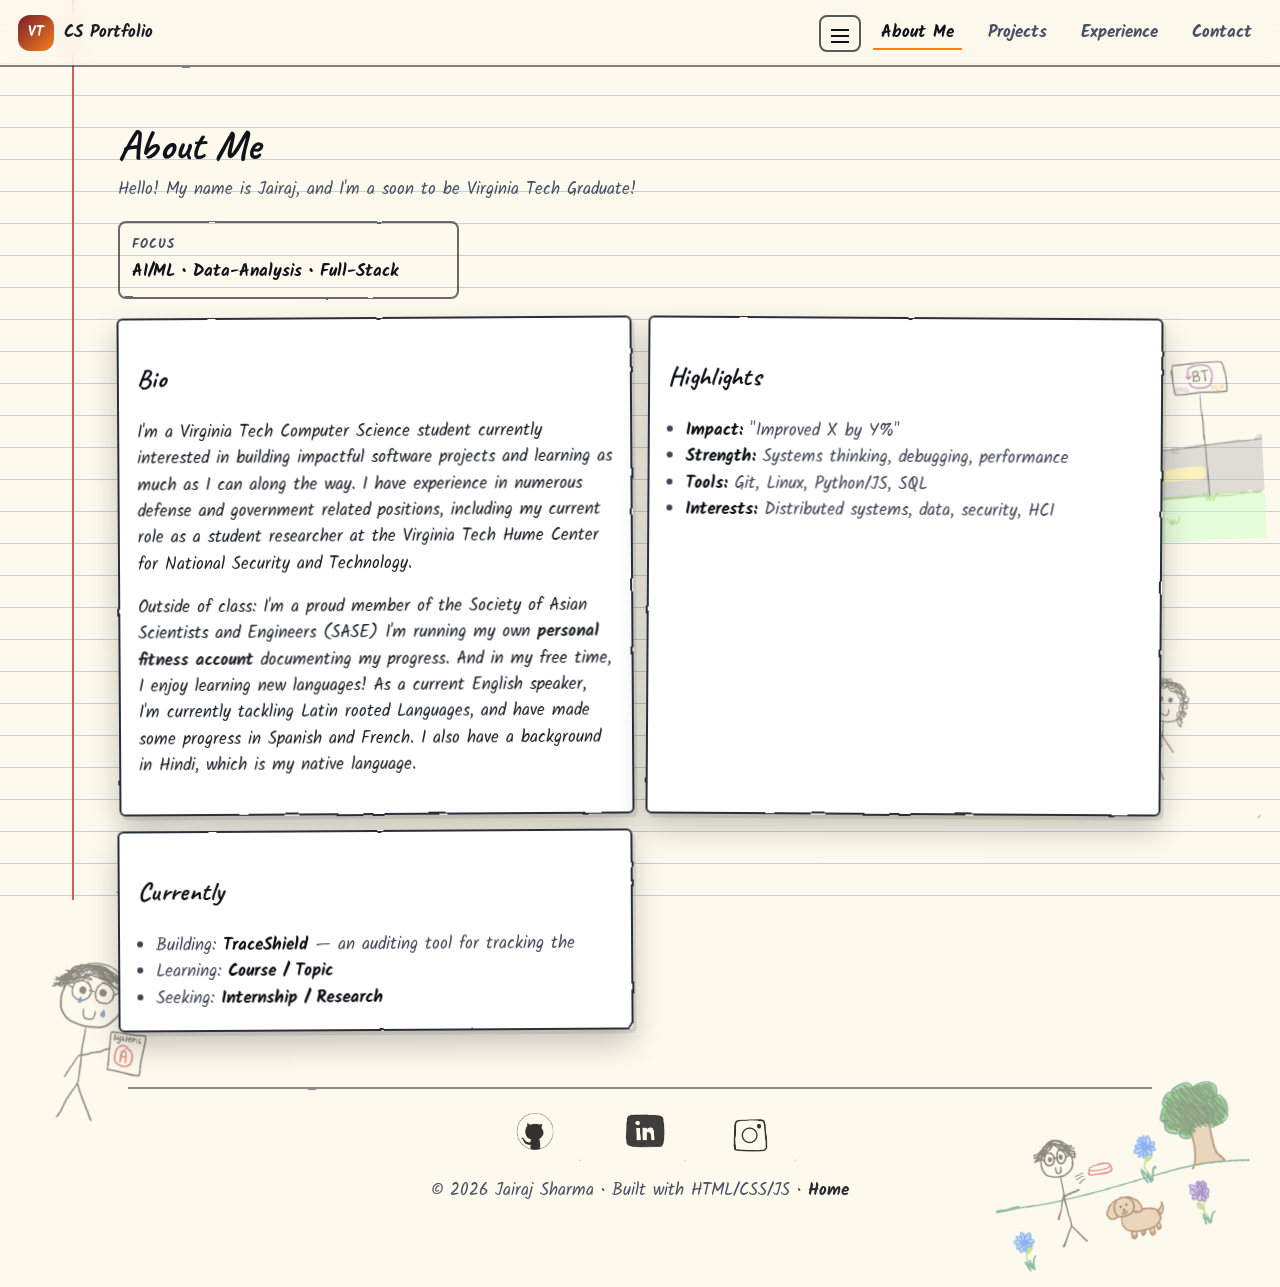
==== commit 8f909633: "Included buttons with links to socials" ====
--- a/about.html
+++ b/about.html
@@ -94,6 +94,17 @@
   </main>
 
   <footer class="footer">
+    <nav class="footer-socials" aria-label="Social links">
+      <a href="https://github.com/jairaj-S" target="_blank" rel="noopener noreferrer" aria-label="GitHub">
+        <img src="images/transparent_images/Github.png" alt="" />
+      </a>
+      <a href="https://www.linkedin.com/in/jairajsharma" target="_blank" rel="noopener noreferrer" aria-label="LinkedIn">
+        <img src="images/transparent_images/linkedin.png" alt="" />
+      </a>
+      <a href="https://www.instagram.com/gymrajj/" target="_blank" rel="noopener noreferrer" aria-label="Instagram">
+        <img src="images/transparent_images/instagram.png" alt="" />
+      </a>
+    </nav>
     <p>
       © <span id="year"></span> Jairaj Sharma • Built with HTML/CSS/JS •
       <a class="link" href="index.html">Home</a>
--- a/css/styles.css
+++ b/css/styles.css
@@ -865,6 +865,39 @@
     pointer-events: none;
     opacity: 0.5;
   }
+
+  /* Social sketch-logo buttons in the footer — external links that open in a
+     new tab. The icons hop and brighten on hover. */
+  .footer-socials{
+    display: flex;
+    justify-content: center;
+    align-items: center;
+    gap: 24px;
+    margin-bottom: 10px;
+    flex-wrap: wrap;
+  }
+  .footer-socials a{
+    display: inline-flex;
+    align-items: center;
+    justify-content: center;
+    transition: transform 220ms cubic-bezier(.35,.7,.35,1);
+  }
+  .footer-socials a:hover,
+  .footer-socials a:focus-visible{
+    transform: translateY(-3px) rotate(-2deg);
+    outline: none;
+  }
+  .footer-socials img{
+    display: block;
+    height: 52px;
+    width: auto;
+    opacity: 0.8;
+    transition: opacity 200ms ease;
+  }
+  .footer-socials a:hover img,
+  .footer-socials a:focus-visible img{
+    opacity: 1;
+  }
   
   /* About split (bio on left, photo on right) */
   .about-split{
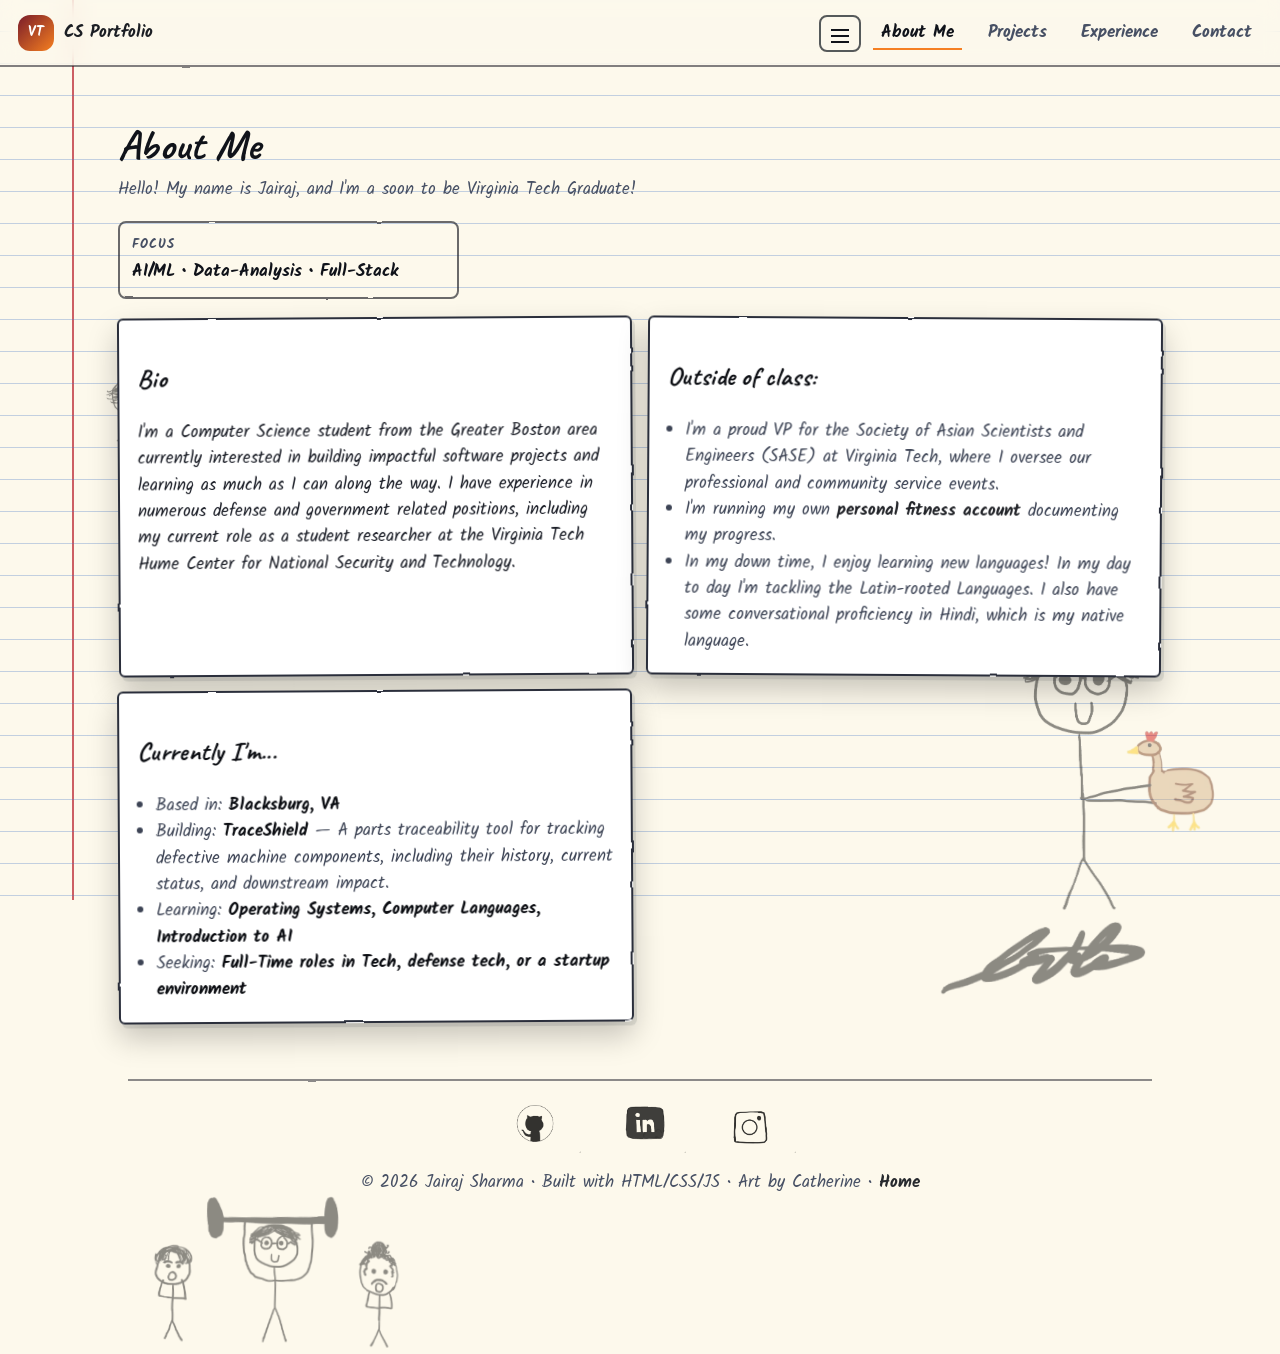
==== commit c6aa9db6: "updated about, changed card layout, changed profile image size" ====
--- a/about.html
+++ b/about.html
@@ -61,34 +61,36 @@
         <article class="card">
           <h3>Bio</h3>
           <p>
-            I'm a Virginia Tech Computer Science student currently interested in building impactful software projects and learning as much as I
+            I'm a Computer Science student from the Greater Boston area currently interested in building impactful software projects and learning as much as I
             can along the way. I have experience in numerous defense and government related positions, including my current role as a student researcher at the Virginia Tech Hume Center for National Security and Technology.
           </p>
           <p>
-            Outside of class: I'm a proud member of the Society of Asian Scientists and Engineers (SASE)
-            I'm running my own <a class="link" href="https://www.instagram.com/gymrajj/" target="_blank" rel="noreferrer">personal fitness account</a> documenting my progress.
-            And in my free time, I enjoy learning new languages! As a current English speaker, I'm currently tackling Latin rooted Languages, and have made some progress in Spanish and French. I also have a background in Hindi, which is my native language.
+
           </p>
+          <p>
+            
+        </p>
         </article>
 
         <article class="card">
-          <h3>Highlights</h3>
+          <h3>Outside of class:</h3>
+            <ul class="list">
+                <li>I'm a proud VP for the Society of Asian Scientists and Engineers (SASE) at Virginia Tech, where I oversee our professional and community service events. 
+                <li>I'm running my own <a class="link" href="https://www.instagram.com/gymrajj/" target="_blank" rel="noreferrer">personal fitness account</a> documenting my progress.
+                <li> In my down time, I enjoy learning new languages! In my day to day I'm tackling the Latin-rooted Languages. I also have some conversational proficiency  in Hindi, which is my native language.
+            </ul>
+        </article>
+
+        <article class="card">
+          <h3>Currently I'm... </h3>
           <ul class="list">
-            <li><strong>Impact:</strong> "Improved X by Y%"</li>
-            <li><strong>Strength:</strong> Systems thinking, debugging, performance</li>
-            <li><strong>Tools:</strong> Git, Linux, Python/JS, SQL</li>
-            <li><strong>Interests:</strong> Distributed systems, data, security, HCI</li>
+            <li>Based in: <strong>Blacksburg, VA</strong></li>
+            <li>Building: <strong>TraceShield</strong> — A parts traceability tool for tracking defective machine components, including their history, current status, and downstream impact.</li>
+            <li>Learning: <strong>Operating Systems, Computer Languages, Introduction to AI</strong></li>
+            <li>Seeking: <strong>Full-Time roles in Tech, defense tech, or a startup environment</strong></li>
           </ul>
         </article>
 
-        <article class="card">
-          <h3>Currently</h3>
-          <ul class="list">
-            <li>Building: <strong>TraceShield</strong> — an auditing tool for tracking the </li>
-            <li>Learning: <strong>Course / Topic</strong></li>
-            <li>Seeking: <strong>Internship / Research</strong></li>
-          </ul>
-        </article>
       </div>
     </section>
   </main>
@@ -106,7 +108,7 @@
       </a>
     </nav>
     <p>
-      © <span id="year"></span> Jairaj Sharma • Built with HTML/CSS/JS •
+      © <span id="year"></span> Jairaj Sharma • Built with HTML/CSS/JS • Art by Catherine •
       <a class="link" href="index.html">Home</a>
     </p>
   </footer>
--- a/css/styles.css
+++ b/css/styles.css
@@ -140,7 +140,7 @@
   }
   .profile-sketch{
     display: block;
-    height: 150px;         /* match the framed photo's height */
+    height: 300px;         /* match the framed photo's height */
     width: auto;
     /* Fade in once the PNG has decoded so it doesn't pop in late and out of
        sync with the photo or the writing animation. */
@@ -150,7 +150,7 @@
   .profile-sketch.is-loaded{ opacity: 1; }
   @media (max-width: 640px){
     .profile-row{ flex-wrap: wrap; justify-content: center; gap: 12px; }
-    .profile-sketch{ height: 120px; }
+    .profile-sketch{ height: 150px; }
   }
 
   .profile-image {
@@ -162,7 +162,7 @@
   }
   .profile-image img {
     display: block;
-    height: 150px;
+    height: 300px;
     width: auto;
     border-radius: 4px;
     position: relative;
@@ -604,11 +604,49 @@
     border-width: 2.5px;
   }
   
+  /* Title row: small square thumbnail | title | category pill (pushed right) */
   .project-top{
-    display:flex;
-    align-items:center;
-    justify-content: space-between;
-    gap: 10px;
+    display: flex;
+    align-items: center;
+    gap: 12px;
+  }
+  .project-top h3{ margin: 0; min-width: 0; }
+  .project-top .pill{ margin-left: auto; flex-shrink: 0; }
+
+  /* Project thumbnail — small square next to the title. object-fit: cover so
+     the square crops cleanly regardless of the source image aspect ratio. */
+  .project-thumb{
+    display: block;
+    width: 56px;
+    height: 56px;
+    flex-shrink: 0;
+    overflow: hidden;
+    border-radius: 8px;
+    background: rgba(15,18,26,0.05);
+    border: 1px solid rgba(15,18,26,0.15);
+  }
+  .project-thumb img{
+    display: block;
+    width: 100%;
+    height: 100%;
+    object-fit: cover;
+  }
+
+  /* Logo thumbnail variant — used for institutional logos / seals next to a
+     card title. No frame/background, contains rather than crops, so the full
+     mark is preserved. Slightly larger than .project-thumb because seals carry
+     fine detail that benefits from extra pixels. */
+  .logo-thumb{
+    display: block;
+    width: 64px;
+    height: 64px;
+    flex-shrink: 0;
+  }
+  .logo-thumb img{
+    display: block;
+    width: 100%;
+    height: 100%;
+    object-fit: contain;
   }
   .pill{
     position: relative;
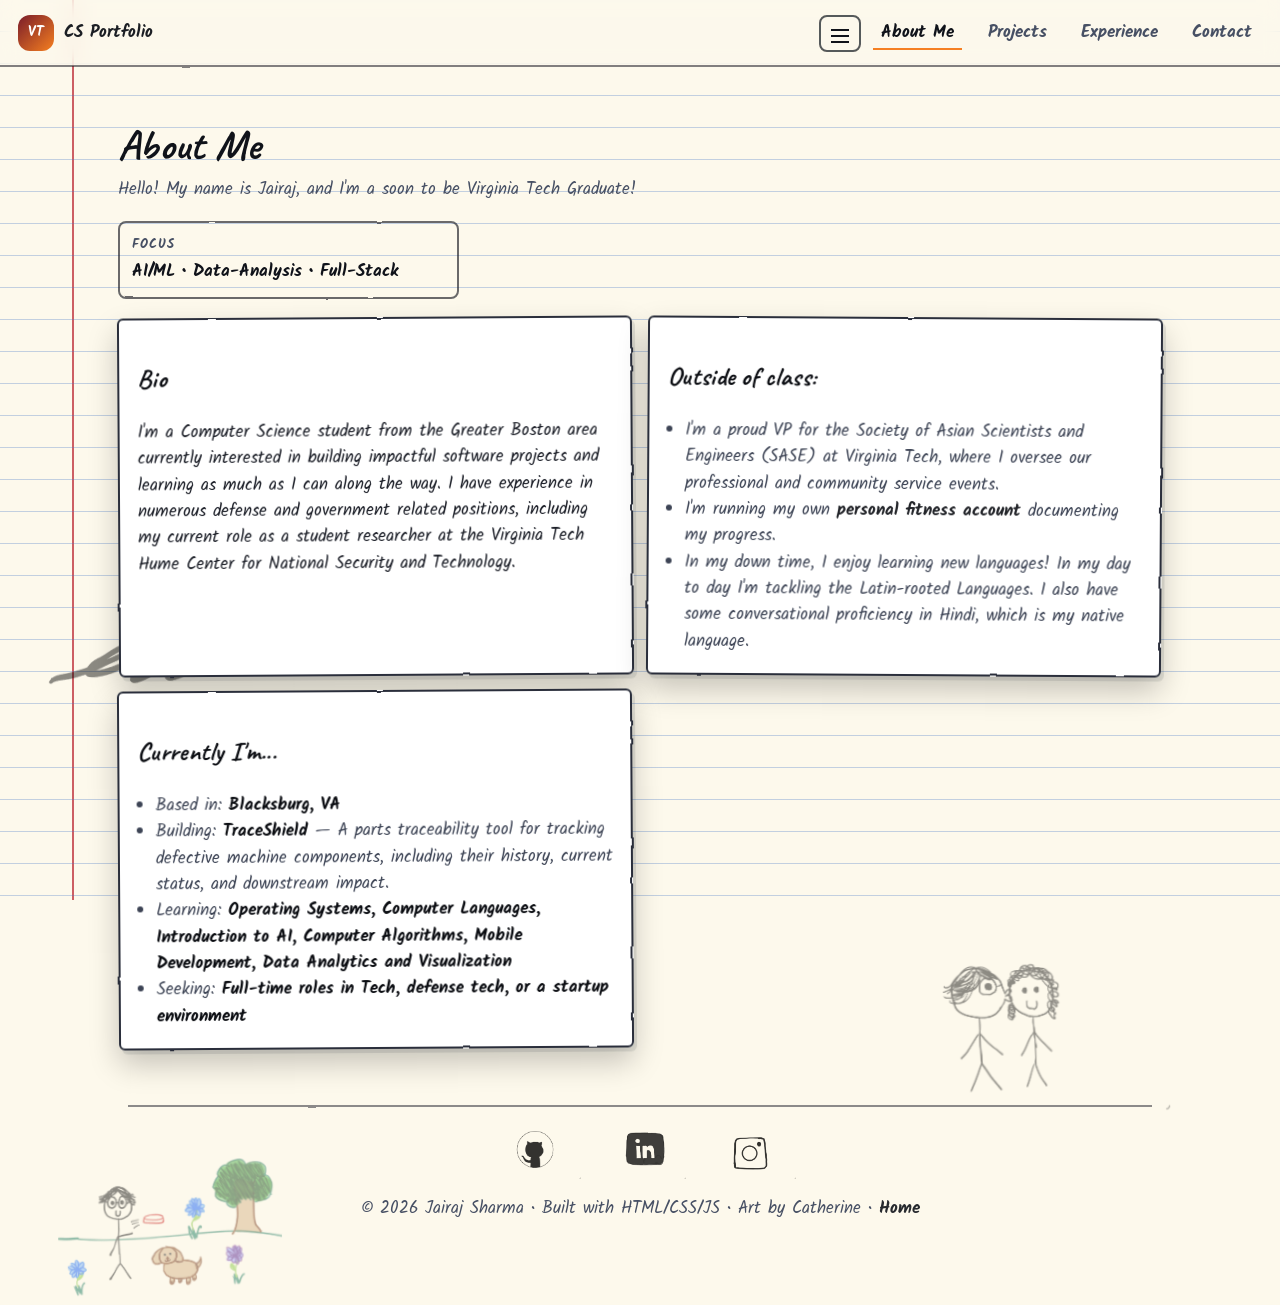
==== commit 60809c99: "rename images/transparent_images to doodles, split out icons folder" ====
--- a/about.html
+++ b/about.html
@@ -86,8 +86,8 @@
           <ul class="list">
             <li>Based in: <strong>Blacksburg, VA</strong></li>
             <li>Building: <strong>TraceShield</strong> — A parts traceability tool for tracking defective machine components, including their history, current status, and downstream impact.</li>
-            <li>Learning: <strong>Operating Systems, Computer Languages, Introduction to AI</strong></li>
-            <li>Seeking: <strong>Full-Time roles in Tech, defense tech, or a startup environment</strong></li>
+            <li>Learning: <strong>Operating Systems, Computer Languages, Introduction to AI, Computer Algorithms, Mobile Development, Data Analytics and Visualization</strong></li>
+            <li>Seeking: <strong>Full-time roles in Tech, defense tech, or a startup environment</strong></li>
           </ul>
         </article>
 
@@ -98,13 +98,13 @@
   <footer class="footer">
     <nav class="footer-socials" aria-label="Social links">
       <a href="https://github.com/jairaj-S" target="_blank" rel="noopener noreferrer" aria-label="GitHub">
-        <img src="images/transparent_images/Github.png" alt="" />
+        <img src="images/icons/Github.png" alt="" />
       </a>
       <a href="https://www.linkedin.com/in/jairajsharma" target="_blank" rel="noopener noreferrer" aria-label="LinkedIn">
-        <img src="images/transparent_images/linkedin.png" alt="" />
+        <img src="images/icons/linkedin.png" alt="" />
       </a>
       <a href="https://www.instagram.com/gymrajj/" target="_blank" rel="noopener noreferrer" aria-label="Instagram">
-        <img src="images/transparent_images/instagram.png" alt="" />
+        <img src="images/icons/instagram.png" alt="" />
       </a>
     </nav>
     <p>
